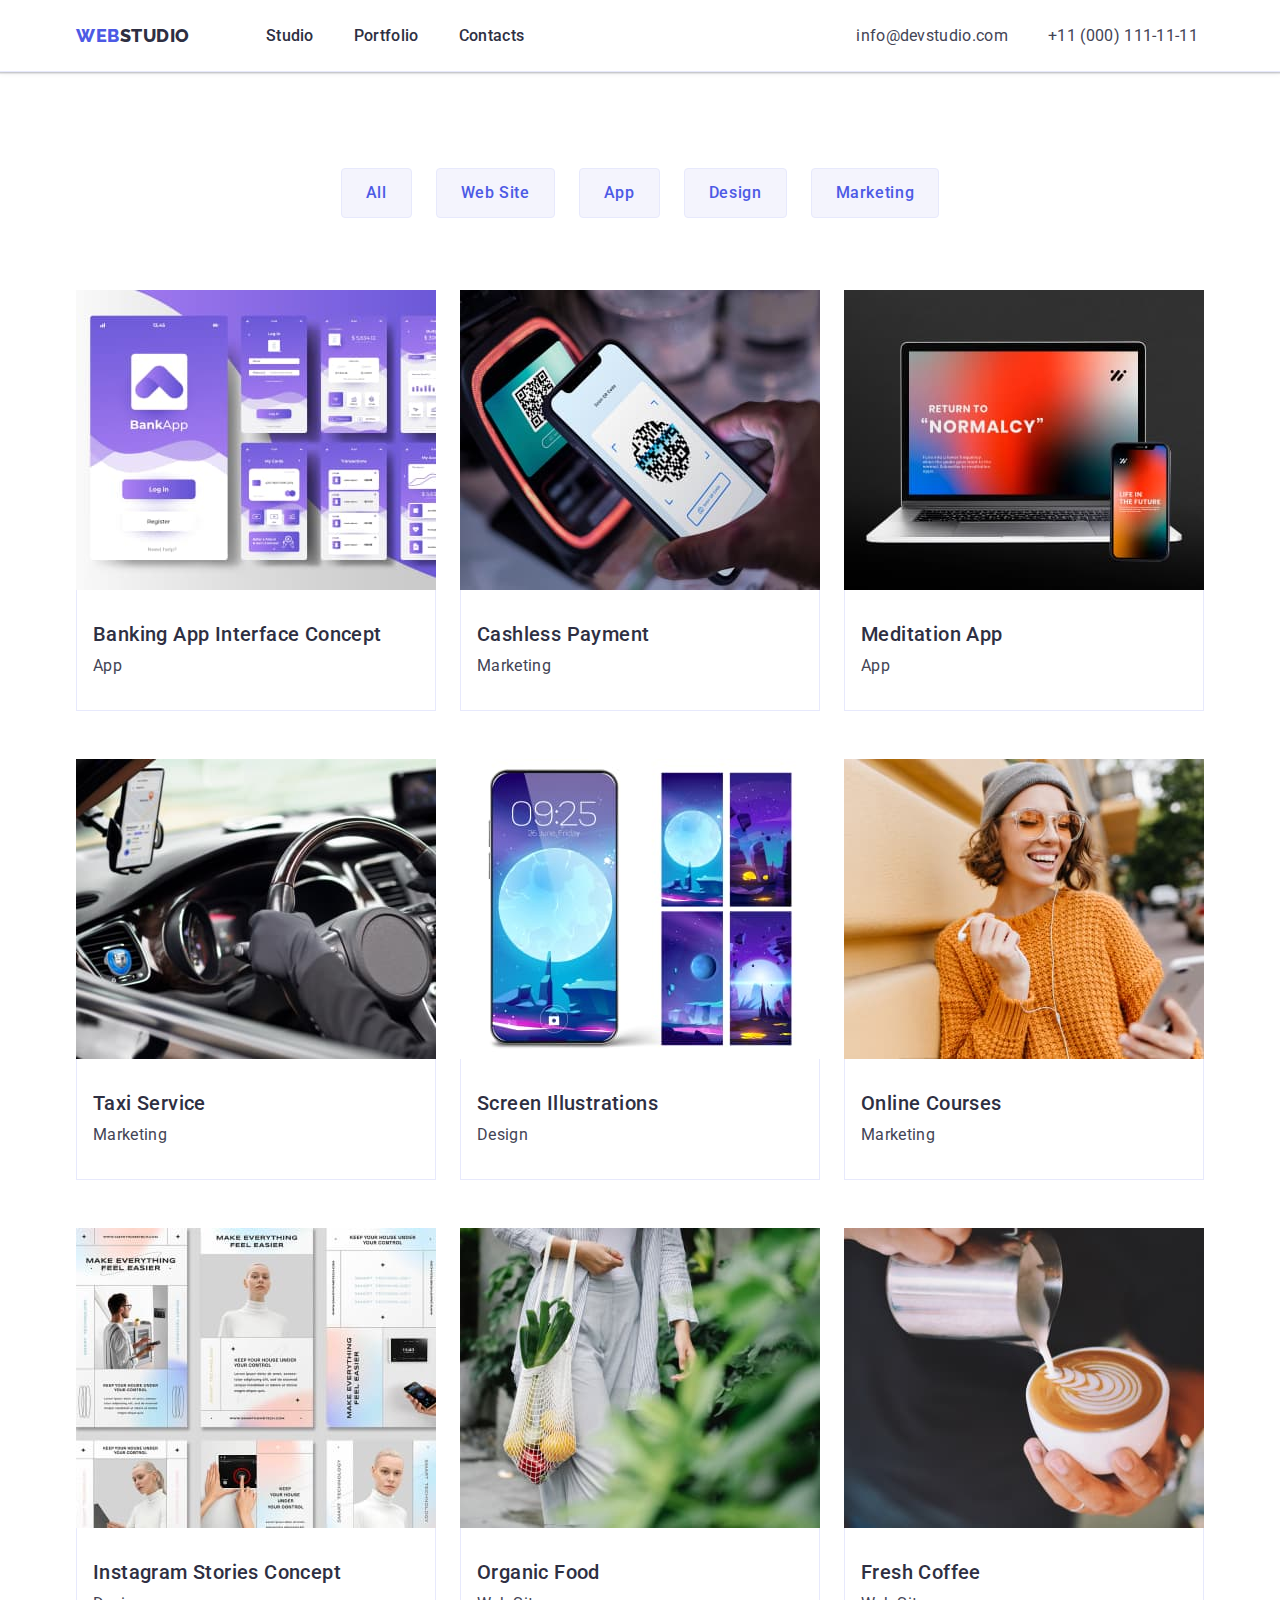
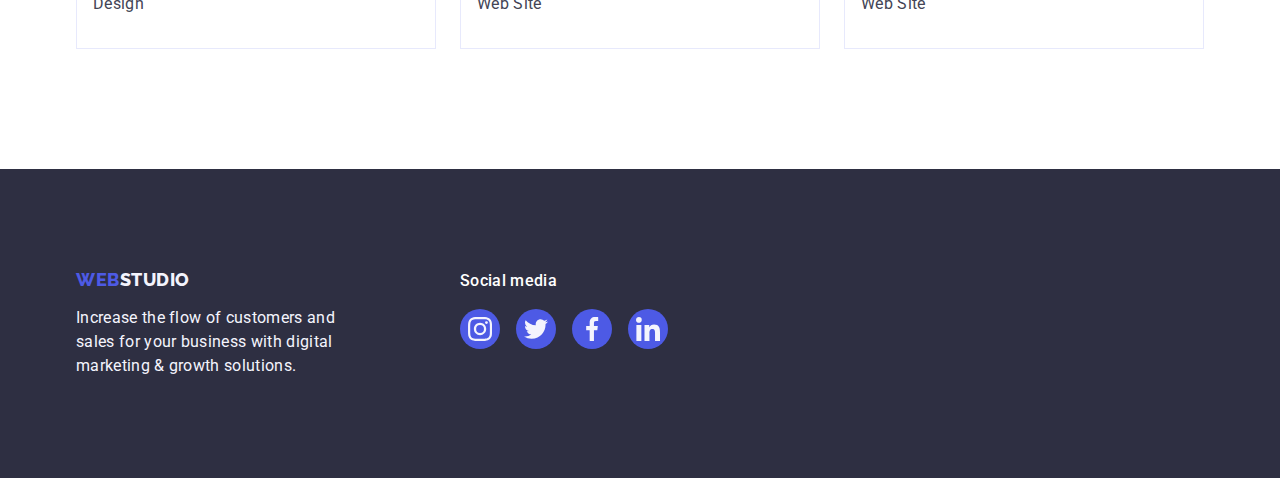
==== portfolio.html @ 3ec35e5c "Initial commit" ====
<!DOCTYPE html>
<html lang="en">
  <head>
    <meta charset="UTF-8" />
    <meta http-equiv="X-UA-Compatible" content="IE=edge" />
    <meta name="viewport" content="width=device-width, initial-scale=1.0" />
    <title>Document</title>
    <link rel="preconnect" href="https://fonts.googleapis.com" />
    <link rel="preconnect" href="https://fonts.gstatic.com" crossorigin />
    <link
      href="https://fonts.googleapis.com/css2?family=Raleway:wght@800&family=Roboto:wght@400;500;700&display=swap"
      rel="stylesheet"
    />
    <!-- <link rel="stylesheet" href="./css/modern-normalize.css" /> -->
    <link
      rel="stylesheet"
      href="https://cdnjs.cloudflare.com/ajax/libs/modern-normalize/1.0.0/modern-normalize.min.css"
    />
    <link rel="stylesheet" href="./css/styles.css" />
  </head>
  <body>
    <!--!!!!!!!!!!!!!!!!!!!!!!!!!!!!!!!! heder !!!!!!!!!!!!!!!!!!!!!!!!!!!!!!!!!!!!!-->
    <header class="header">
      <!-- <div class="nav-div"> -->
      <!-- <nav > -->
      <div class="header-div container">
        <nav class="nav-header">
          <!-- logo -->
          <a href="./index.html" class="link header-logo">
            Web<span class="logo-right">Studio</span></a
          >
          <!-- list -->
          <!-- <div class="header-nav-div"> -->
          <ul class="list-nav list">
            <!-- <ul >  -->
            <li class="item-nav">
              <a href="./index.html" class="link-header link">Studio</a>
            </li>
            <li class="item-nav">
              <a href="./portfolio.html" class="link-header link">Portfolio</a>
            </li>
            <li class="item-nav">
              <a href="" class="link-header link">Contacts</a>
            </li>
          </ul>
          <!-- </div> -->
        </nav>
        <address class="address">
          <ul class="address-list list">
            <li class="address-item">
              <a href="mailto:info@devstudio.com" class="link-addr link"
                >info@devstudio.com</a
              >
            </li>
            <li class="address-item">
              <a href="tel:+110001111111" class="link-addr link"
                >+11 (000) 111-11-11</a
              >
            </li>
          </ul>
        </address>
      </div>
      <!-- </div> -->
    </header>

    <main>
      <!--!!!!!!!!!!!!!!!!!!!!!!!!!!!!!!!!!!!section works !!!!!!!!!!!!!!!!!!!!!!!!!!!!!!!!!!!!!!!-->
      <section class="works">
        <div class="div-works container">
          <!-- <h1 class="visually-hidden">List of work</h1> -->
          <h1 hidden class="visually-hidden">List of work</h1>
          <!-- <h2 class="visually-hidden">Type of Works and filter</h2> -->
          <ul class="list-btnfiltr list">
            <li class="btn-item">
              <button type="button" class="btn">All</button>
            </li>
            <li class="btn-item">
              <button type="button" class="btn">Web Site</button>
            </li>
            <li class="btn-item">
              <button type="button" class="btn">App</button>
            </li>
            <li class="btn-item">
              <button type="button" class="btn">Design</button>
            </li>
            <li class="btn-item">
              <button type="button" class="btn">Marketing</button>
            </li>
          </ul>


          
          <ul class="list-works list">
            <li class="works-item">
              <a href="" class="link-works link">
                <img
                  src="./images/section5/Banking.jpg"
                  alt="Banking App Interface Concept"
                  class="img-works"
                />
                <div class="works-text">
                  <h2 class="header-two-portfolio">
                    Banking App Interface Concept
                  </h2>
                  <p class="kidworks-paragr">App</p>
                </div>
              </a>
            </li>
            <li class="works-item">
              <a href="" class="link-works link">
                <img
                  src="./images/section5/Cashless.jpg"
                  alt="Cashless Payment"
                  class="img-works"
                />
                <div class="works-text">
                  <h2 class="header-two-portfolio">Cashless Payment</h2>
                  <p class="kidworks-paragr">Marketing</p>
                </div>
              </a>
            </li>
            <li class="works-item">
              <a href="" class="link-works link">
                <img
                  src="./images/section5/Meditation.jpg"
                  alt="Meditation App"
                  class="img-works"
                />
                <div class="works-text">
                  <h2 class="header-two-portfolio">Meditation App</h2>
                  <p class="kidworks-paragr">App</p>
                </div>
              </a>
            </li>
            <li class="works-item">
              <a href="" class="link-works link">
                <img
                  src="./images/section5/Taxi.jpg"
                  alt="Taxi Service "
                  class="img-works"
                />
                <div class="works-text">
                  <h2 class="header-two-portfolio">Taxi Service</h2>
                  <p class="kidworks-paragr">Marketing</p>
                </div>
              </a>
            </li>
            <li class="works-item">
              <a href="" class="link-works link">
                <img
                  src="./images/section5/ScreenIllustr.jpg"
                  alt="Screen Illustrations"
                  class="img-works"
                />
                <div class="works-text">
                  <h2 class="header-two-portfolio">Screen Illustrations</h2>
                  <p class="kidworks-paragr">Design</p>
                </div>
              </a>
            </li>
            <li class="works-item">
              <a href="" class="link-works link">
                <img
                  src="./images/section5/Courses.jpg"
                  alt="Online Courses"
                  class="img-works"
                />
                <div class="works-text">
                  <h2 class="header-two-portfolio">Online Courses</h2>
                  <p class="kidworks-paragr">Marketing</p>
                </div>
              </a>
            </li>
            <li class="works-item">
              <a href="" class="link-works link">
                <img
                  src="./images/section5/StoriesConcept.jpg"
                  alt="Instagram Stories Concept"
                  class="img-works"
                />
                <div class="works-text">
                  <h2 class="header-two-portfolio">
                    Instagram Stories Concept
                  </h2>
                  <p class="kidworks-paragr">Design</p>
                </div>
              </a>
            </li>
            <li class="works-item">
              <a href="" class="link-works link">
                <img
                  src="./images/section5/FoodOrganic.jpg"
                  alt="Organic Food"
                  class="img-works"
                />
                <div class="works-text">
                  <h2 class="header-two-portfolio">Organic Food</h2>
                  <p class="kidworks-paragr">Web Site</p>
                </div>
              </a>
            </li>
            <li class="works-item">
              <a href="" class="link-works link">
                <img
                  src="./images/section5/Cofee.jpg"
                  alt="Fresh Coffee"
                  class="img-works"
                />
                <div class="works-text">
                  <h2 class="header-two-portfolio">Fresh Coffee</h2>
                  <p class="kidworks-paragr">Web Site</p>
                </div>
              </a>
            </li>
          </ul>
        </div>
      </section>
    </main>
     <!--!!!!!!!!!!!!!!!!!!!!!!!!!!!!!!!!!!! footer !!!!!!!!!!!!!!!!!!!!!!!!!!!!!!!!!!!!!!!!!!!!!!!!-->
     <footer class="footer">
      <div class="footer-div container">
        <div class="footerleft-div">
          <a href="./index.html" class="link footer-logo">
            Web<span class="logo-right-footer">Studio</span></a
          >
          <p class="footer-paragraph">
            Increase the flow of customers and sales for your business with
            digital marketing & growth solutions.
          </p>
        </div>
        <div class="footerright-div">
          <p class="footer-social-paragraph">Social media</p>

          <!-- !!!!!!!!!!!-ПОЧАТОК контактів  соц мережах для футера !!!!!!!!!!!!!!!!! -->
              <ul class="footer-socialnet-list list">
              <li class="socialnet-item">
                <a
                      href="https://www.instagram.com/"
                      class="social-link"
                      target="_blank"
                      rel="noopener noreferrer"
                    >
                  <svg class="socialnet-svg" width="24" height="24">
                    <use
                      class="socialnet-icon"
                      href="./images/icons.svg#instagram"
                    ></use>
                  </svg>
                </a>
              </li>
              <li class="socialnet-item">
                <a
                href="https://www.twitter.com/"
                class="social-link"
                target="_blank"
                rel="noopener noreferrer"
              >
                  <svg class="socialnet-svg"  width="24" height="24">
                    <use
                      class="socialnet-icon"
                      href="./images/icons.svg#twitter"
                    ></use>
                  </svg>
                </a>
              </li>
              <li class="socialnet-item">
                <a
                      href="https://www.facebook.com/"
                      class="social-link"
                      target="_blank"
                      rel="noopener noreferrer"
                    >
                  <svg class="socialnet-svg"  width="24" height="24">
                    <use
                      class="socialnet-icon"
                      href="./images/icons.svg#facebook"
                    ></use>
                  </svg>
                </a>
              </li>
              <li class="socialnet-item">
                <a
                      href="https://www.linkedin.com/"
                      class="social-link"
                      target="_blank"
                      rel="noopener noreferrer"
                    >
                  <svg class="socialnet-svg"  width="24" height="24">
                    <use
                      class="socialnet-icon"
                      href="./images/icons.svg#linkedin"
                    ></use>
                  </svg>
                </a>
              </li>
            </ul>
          
          <!-- !!!!!!!!!!! КІНЕЦЬ контактів в   соц мережах для футера!!!!!!!!!!!!!!!!! -->
        </div>
      </div>
    </footer>
  </body>
</html>
---- css/styles.css ----
:root {
  --background-color: #ffffff;
  --body-color: #434455;
  --logocolor-left: #4d5ae5;
  --logocolor-right: #2e2f42;
  --header-color: #2e2f42;
  --text-color-active-link: #4d5ae5;
  --color-btn-hero-active: #404bbf;
  --color-btn-hero: #ffffff;
  --background-color-btn-hero: #4d5ae5;
  --background-color-btn-hero-active: #404bbf;
  --background-color-ourteam: #f4f4fd;
  --logocolor-right-footer: #f4f4fd;
  --footer-paragraf-color: #f4f4fd;
  --background-color-hero: #2e2f42;
  --color-herotitle: #ffffff;
  --heder-portfolio-color: #2e2f42;
  --color-btn-primari: #f4f4fd;
  --background-btn-primary: #4d5ae5;
  --color-btn-secondary: #ffffff;
  --background-btn-secondary: #4d5ae5;
  --color-border-hader: #e7e9fc;
  --fill-social-icon: #f4f4fd;
  --background-color-social: #4d5ae5;
  --color-social-icon: #f4f4fd;
  --background-color-social-activ: #404bbf;
  --background-color-social-footer-activ: #31d0aa;
  --background-color-customers: #8e8f99;
  --background-color-customers-activ: #404bbf;
}

*,
*::after,
*::before {
  box-sizing: border-box;
}

h1,
h2,
h3,
h4,
h5,
h6,
p {
  margin: 0;
}
button {
  cursor: pointer;
}

img {
  display: block;
}

/* body - color text paragraf */
body {
  background-color: var(--background-color); /*#ffffff;*/
  color: var(--body-color); /*#434455;*/

  font-family: 'Roboto', sans-serif;
  font-style: normal;
  font-weight: 400;
  font-size: 16px;
  line-height: 1.5; /* or 150% */
  letter-spacing: 0.02em;
  margin: 0;
}
.container {
  max-width: 1158px;
  min-width: 1128px;
  padding: 0 15px 0 15px;
  margin: 0 auto;
}
.visually-hidden {
  /*cкриваємо правильно заголовки*/
  position: absolute;
  width: 1px;
  height: 1px;
  margin: -1px;
  border: 0;
  padding: 0;
  white-space: nowrap;
  clip-path: inset(100%);
  clip: rect(0 0 0 0);
  overflow: hidden;
}
.link {
  color: var(--body-color); /*#434455; */
  /* убираємо підкреслення з ссилок */
  text-decoration: none;
}

.list {
  /* крапки списків */
  list-style: none;
  padding: 0;
  margin: 0;
}
/* -----------------------------------------------heder -----------------------------------------------------*/
.header {
  /* background-color: tomato;  */
  height: 72px;
  border-bottom: 1px solid var(--color-border-hader);
  box-shadow: 0px 2px 1px rgba(46, 47, 66, 0.08),
    0px 1px 1px rgba(46, 47, 66, 0.16), 0px 1px 6px rgba(46, 47, 66, 0.08);
}
.header-div {
  display: flex;
}
.header-div.container {
  /* background-color: rgb(203, 212, 209);   */
}
.header-logo {
  display: block;
  margin-right: 76px;

  color: var(--logocolor-left); /* #4d5ae5;*/
  font-family: 'Raleway', sans-serif;
  font-weight: 800;
  font-size: 18px;
  line-height: 1.17;
  letter-spacing: 0.03em;
  text-transform: uppercase;
}
.header-logo:hover {
}

.list-nav {
  display: flex;
  padding: 0;
}

.list-nav .item {
}
.item-nav:not(:last-child) {
  margin-right: 40px;
}

.logo-right {
  color: var(--logocolor-right); /*#2e2f42*/
}

.nav-header {
  display: flex;
  align-items: center;
  margin-right: 332px;
}
nav {
  margin-top: 0;
  margin-bottom: 0;
}
.header.nav-div {
  margin-top: 0;
  margin-bottom: 0;
}

.item-nav {
}
.link-header {
  padding-top: 24px;
  padding-bottom: 24px;
}
.link-header.link {
  display: block;

  color: var(--header-color);
}
.link-header {
  display: block;
  text-decoration: none;
  font-weight: 500;
  font-size: 16px;
  line-height: 1.5; /* or 150% */
  letter-spacing: 0.02em;
}
.link-header:hover,
.link-header:focus {
  color: var(--color-btn-hero-active);
}

.link.header-activ {
  color: var(--text-color-active-link);
  font-weight: bolder;
}
/* адреса та номер телефону */
.address {
  display: flex;
  align-items: center;
  font-style: normal;
}
.address-list {
  display: flex;
  padding: 0;
}
.address-list .address-item:not(:last-child) {
  margin-right: 40px;
}

.link-addr {
  display: block;
  color: var(--body-color);
}
.link-addr:hover,
.link-addr:focus {
  color: var(--color-btn-hero-active);
}

/* -----------------------main (hero) -----------------------------------------------------*/
.hero {
  background-color: var(--background-color-hero);

  /* min-width: 1440px; */
  max-width: 1440px;
  height: 600px;
  padding-top: 188px;
  padding-bottom: 188px;

  margin: 0 auto;
  background-image: linear-gradient(
      
      rgba(46, 47, 66, 0.7),
      rgba(46, 47, 66, 0.7)
    ),
    url('../images/background_hero.jpg');
  background-repeat: no-repeat;
  background-position: center;
  background-size: cover;
  /* background-size: contain; */
  box-shadow: 0px 4px 4px rgba(0, 0, 0, 0.25);
}
.overlay {
  /* max-width: 1440px; */

  margin: 0 auto;
  background-image: linear-gradient(
      to right,
      rgba(46, 47, 66, 0.7),
      rgba(46, 47, 66, 0.7)
    ),
    url('../images/background_hero.jpg');
  background-repeat: no-repeat;
  background-position: center;
  background-size: cover;
  /* background-size: contain; */
  box-shadow: 0px 4px 4px rgba(0, 0, 0, 0.25);
}
.div-hero {
}
.hero-title {
  max-width: 496px;
  margin-left: auto;
  margin-right: auto;
  margin-bottom: 48px;
  color: var(--color-herotitle); /*#ffffff; */
  font-weight: 700;
  font-size: 56px;
  line-height: 1.07;
  text-align: center;
  letter-spacing: 0.02em;
  /* outline: 1px solid red; */
}
.btn-hero {
  box-sizing: border-box;
  display: block;
  margin-left: auto;
  margin-right: auto;
  height: 56px;
  min-width: 169px;
  border: none;
  box-shadow: 0px 4px 4px rgba(0, 0, 0, 0.15);
  border-radius: 4px;

  background-color: var(--background-color-btn-hero); /*#4D5AE5*/
  color: var(--color-btn-hero); /*#FFFFFF*/
  font-family: 'Roboto', sans-serif;
  font-style: normal;
  font-weight: 500;
  font-size: 16px;
  line-height: 1.5;
  letter-spacing: 0.04em;
  cursor: pointer;
}
.btn-hero:hover,
.btn-hero:focus {
  background-color: var(--background-color-btn-hero-active);
}
/* --------------------------section2 Features---------------------------------- */
.about {
  padding: 120px 0;
}
.div-about {
}

.header-two {
  color: var(--header-color);
  font-weight: 700;
  font-size: 36px;
  line-height: 1.11;
  text-align: center;
  letter-spacing: 0.02em;
  text-transform: capitalize;
}
.header-three {
  height: 24px;
  margin-bottom: 8px;
  color: var(--header-color);
  font-weight: 500;
  font-size: 20px;
  line-height: 1.2;
  letter-spacing: 0.02em;
}
.list-about {
  display: flex;
}
.about-item {
  width: 264px;
}
.about_item-icon-div {
  display: flex;
  justify-content: center;
  align-items: center;
  background-color: var(--logocolor-right-footer);
  border-radius: 4px;
  height: 112px;
  margin-bottom: 8px;
}

.about-svg {
 }

.about-item:not(:last-child) {
  margin-right: 24px;
}

.about-text {
  height: 72px;
}

/*-------------------section3 What are we doing--------------------------*/
.wedoing {
  padding-bottom: 120px;
}
.div-wedoing {
}
.wedoing .header-two {
  margin-bottom: 72px;
}
.list-wedoing {
  display: flex;
}
.wedoing-item:not(:last-child) {
  margin-right: 24px;
}

.wedoing {
  /* margin-bottom: 120px; */
}

/*--------------------section4 You team ----------------------------------------------------------------------------*/
.section-ourteam {
  background-color: var(--background-color-ourteam); /* : #F4F4FD; */

  padding-top: 120px;
  padding-bottom: 120px;
}
.div-ourteam {
}
.div-ourteam .header-two {
  margin-bottom: 72px;
}
.div-ourteam .list-ourteam {
  display: flex;
}

.ourteam-list-item {
  width: 264px;
  /* padding-bottom: 32px; */
  /* height: 380px; */
  background-color: var(--background-color); /* #ffffff; */
  box-shadow: 0px 1px 6px rgba(46, 47, 66, 0.08),
    0px 1px 1px rgba(46, 47, 66, 0.16), 0px 2px 1px rgba(46, 47, 66, 0.08);
  border-radius: 0px 0px 4px 4px;
}
.ourteam-list-item:not(:last-child) {
  margin-right: 24px;
}
.ourteam-name {
  /* width: 232px; */
  /* height: 56px; */
  padding-top: 32px;
  padding-bottom: 32px;
  /* padding-left: 16px;
  padding-right: 16px; */
}

.ourteam-paragraf {
  font-size: 16px;
  text-align: center;
  padding-bottom: 8px;
}
.ourteam-img {
  /* margin-bottom: 32px; */
}

.div-ourteam .header-three {
  height: 24px;
  margin-bottom: 8px;
  text-align: center;
}

.socialnet-icon-div {
  padding-left: 16px;
  padding-right: 16px;
}
.socialnet-list {
  display: flex;
  justify-content: center;
  /* margin: o auto; */
  height: 40px;
  gap: 24px;
  /* space-around; */
  /* justify-content: space-evenly; */
}

.socialnet-item {
  display: inline-flex;
  justify-content: center;
  align-items: center;
  width: 40px;
  height: 40px;
  /* background-color: blue; */
}

.social-link {
  width: 100%;
  height: 100%;
  display: flex;
  justify-content: center;
  align-items: center;
  color: var(--color-social-icon);
  background-color: var(--background-btn-primary);
  border-radius: 50%;
}
.social-link:hover,
.social-link:focus {
  background-color: var(--background-color-social-activ);
}

.footer .social-link:hover,
.footer .social-link:focus {
  background-color: var(--background-color-social-footer-activ);
}
.socialnet-svg {
  /* margin: 0 auto; */
  /* width: 16px;
  height: 16px; */
  /* fill: currentColor; */
  fill: var(--fill-social-icon);
}

.socialnet-icon {
  /* width: 16px;
  height: 16px; */
}

/* -------------------section5  Customers -------------- */

.sectoin-customers {
  padding: 120px 0;
}
.customers-div {
}
.header-customers {
  margin-bottom: 72px;
  line-height: 1.1;
}
.customers-list {
  display: flex;
  gap: 24px;
}
.customers-item {
  width: calc((100% - 120px) / 6);
  height: 88px; 
  /* padding: 16px 32px; */
 }

.customers-link {

  height: 100%;
  width: 100%;
  
  color: var(--background-color-customers);
  
  display: flex;
  justify-content: center;
  align-items: center;
  
 
  border: 1px solid var(--background-color-customers); /*#8e8f99; */
  border-radius: 4px;
}
.customers-link:hover,
.customers-link:focus  {

  border-color: var(--background-color-customers-activ);
  color: var(--background-color-customers-activ);

}
.customers-svg {
  fill: currentColor;
}

.customers-icon {
  width: 54px;
  height: 56px;
}
/*---------------------------- footer -------------------------------------------------------------------------------------*/
.footer {
  background-color: var(--header-color);
  padding-top: 100px;
  padding-bottom: 100px;
}

.footer-div {
  display: flex;
  align-items: baseline;
}
.footerleft-div {
  margin-right: 120px;
}
.footer-logo {
  display: block;
  /* padding-top: 101.5px; */
  /* margin-bottom: 17.5px; */
  color: var(--logocolor-left); /* #4d5ae5;*/
  font-family: 'Raleway', sans-serif;
  font-weight: 800;
  font-size: 18px;
  line-height: 1.17;
  /* display: flex;
  align-items: center; */
  letter-spacing: 0.03em;
  text-transform: uppercase;
}

.footer-logo {
  display: inline-block;
  margin-bottom: 16px;
}

.logo-right-footer {
  color: var(--logocolor-right-footer);
}
.footer-paragraph {
  width: 264px;
  height: 72px;
  font-weight: 400;
  letter-spacing: 0.02em;
  color: var(--footer-paragraf-color); /*#f4f4fd;*/
}
.footer-socialnet-list {
  display: flex;

  gap: 16px;
  /* justify-content: space-around; */
  /* justify-content: space-evenly; */
}
.footer-social-paragraph {
  /* padding-bottom: 16px; */
  margin-bottom: 16px;
  font-family: 'Roboto';
  font-style: normal;
  font-weight: 500;
  font-size: 16px;
  line-height: 1.5;
  letter-spacing: 0.02em;
  color: var(--color-herotitle);
}

/* --!!!!!!!!!!!!!!!!!!!!!!!!!!!-portfolio --!!!!!!!!!!!!!!!!!!!!!--------------*/
/* --------section works --------------- */
.works {
  padding-top: 96px;
  padding-bottom: 120px;
}
.div-works {
}
.list-btnfiltr {
  display: flex;
  /* column-gap: 24px;*/
  gap: 24px;
  justify-content: center;
  /* margin: 72px; */
  margin-bottom: 72px;
}

.btn {
  padding-top: 12px;
  padding-bottom: 12px;
  padding-left: 24px;
  padding-right: 24px;

  border: 1px solid var(--color-border-hader); /*#e7e9fc; */
  border-radius: 4px;

  color: var(--background-btn-primary); /*#4d5ae5  */

  background-color: var(--color-btn-primari); /* #F4F4FD */

  font-family: inherit;
  font-weight: 500;
  font-size: 16px;
  line-height: 1.5;
  /* align-items: center; */
  letter-spacing: 0.04em;
}
.btn:hover,
.btn:focus {
  border: 1px solid transparent;
  /*color: var(--color-btn-primari);  #F4F4FD  */
  color: var(--color-btn-hero); /* #FFFFFF  */
  background-color: var(--background-color-btn-hero-active); /* 404BBF */
  cursor: pointer;
  box-shadow: 0px 3px 1px rgba(0, 0, 0, 0.1), 0px 2px 1px rgba(0, 0, 0, 0.08),
    0px 2px 2px rgba(0, 0, 0, 0.12);
}
.list-works {
  display: flex;
  flex-wrap: wrap;
  column-gap: 24px;
  row-gap: 48px; /* не зрозуміло для чого цей оператор*/
}
.link-works {
  display: block;
}

.works-item {
  flex-basis: calc((100% - 2 * 24px) / 3);
}
.works-item:hover,
.works-item:focus {
  
}
.link-works:hover,
.link-works:focus {
  box-shadow: 0px 1px 6px rgba(46, 47, 66, 0.08),
    0px 1px 1px rgba(46, 47, 66, 0.16), 0px 2px 1px rgba(46, 47, 66, 0.08);
}
.header-two-portfolio {
  margin-bottom: 8px;
  font-weight: 500; /**/
  font-size: 20px; /**/
  line-height: 1.2; /**/
  /* identical to box height, or 120% */
  letter-spacing: 0.02em; /**/
  color: var(--heder-portfolio-color); /*#2e2f42; */
}
.img-works {
  /* margin-bottom: 32px; */
}
.works-text {
  /* margin-bottom: 32px; */
  padding: 32px 16px;
  border: 1px solid var(--color-border-hader); /* #e7e9fc;*/
  border-top: none;
}

.kidworks-paragr {
  font-family: 'Roboto', sans-serif;
  font-style: normal;
  font-weight: 400;
  font-size: 16px;
  line-height: 24px;
  letter-spacing: 0.02em;
  color: var(--body-color); /* #434455; */
}
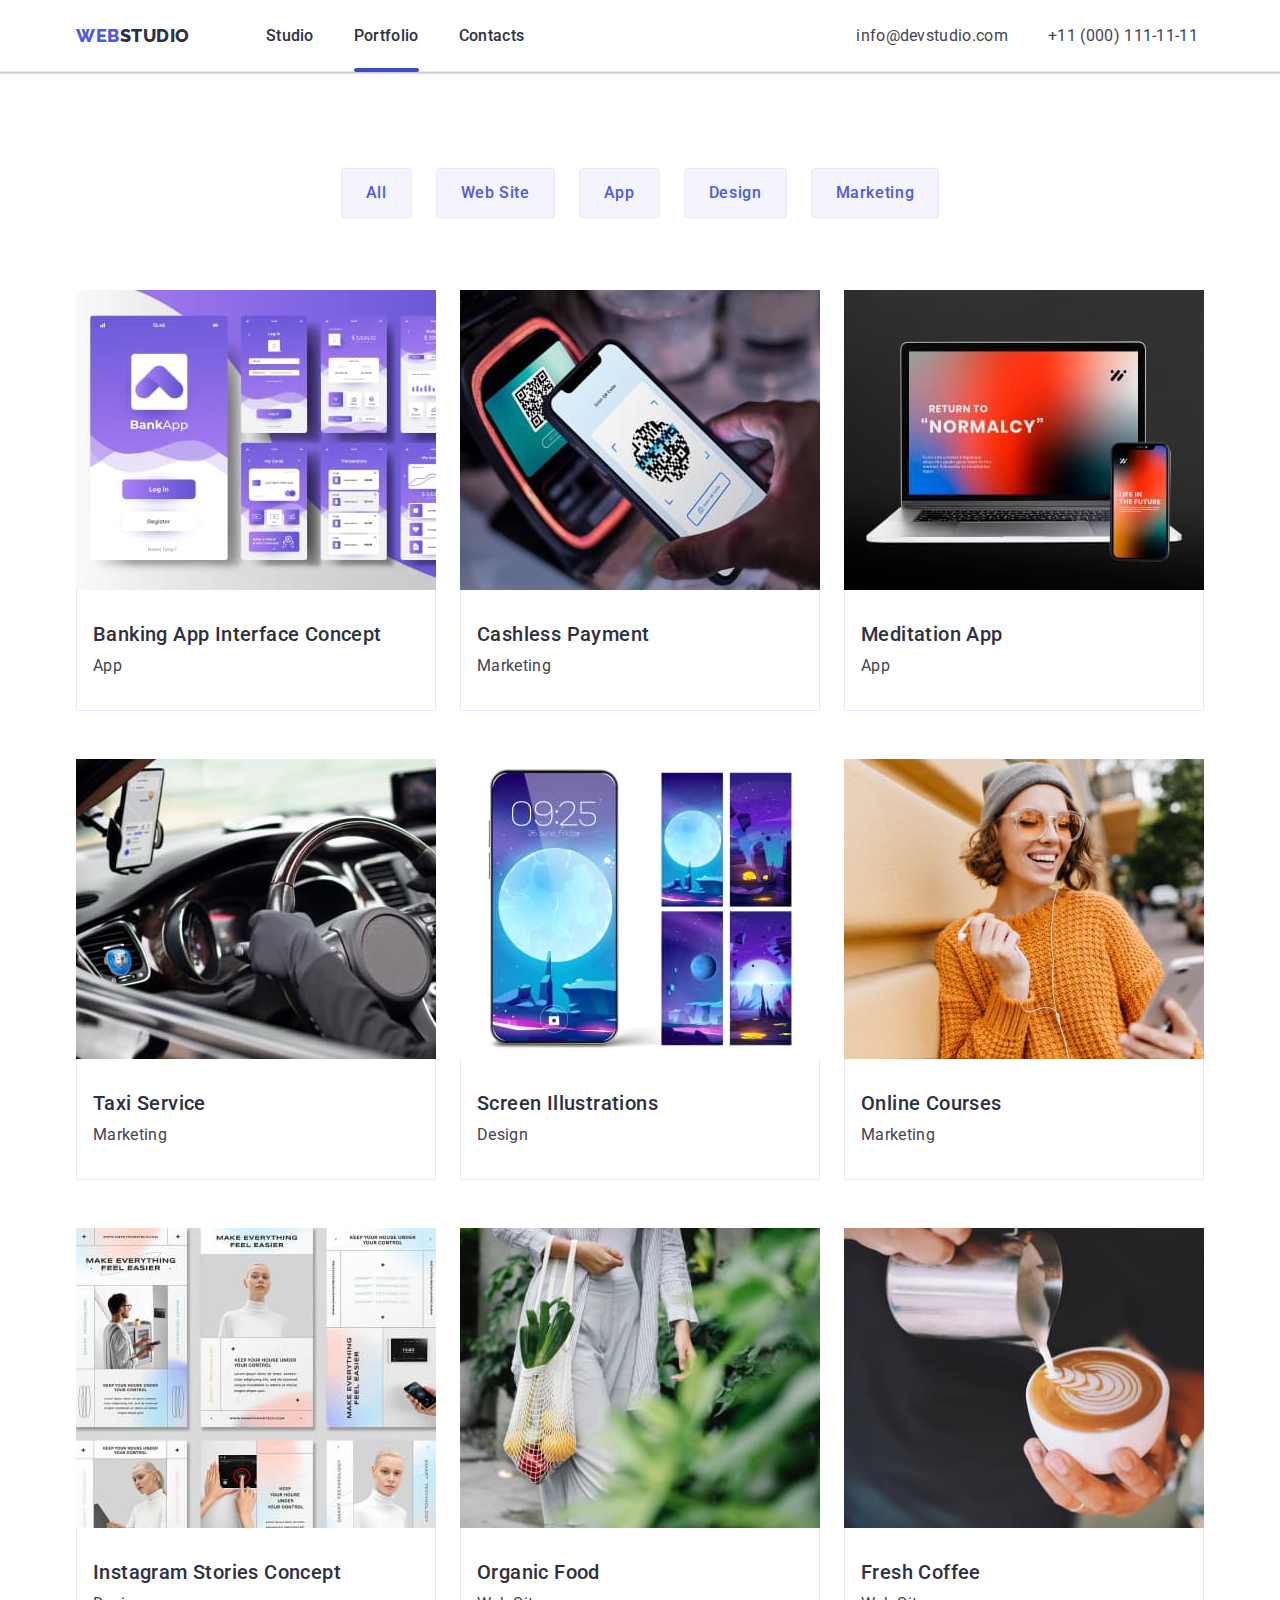
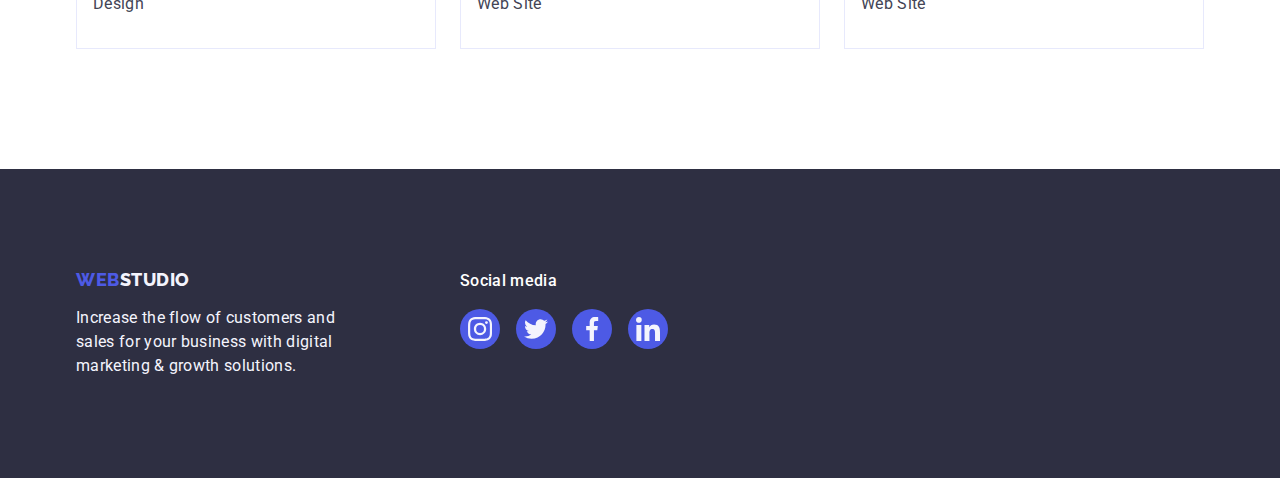
==== commit e15a935f: "Modal Window end underline" ====
--- a/portfolio.html
+++ b/portfolio.html
@@ -37,7 +37,9 @@
               <a href="./index.html" class="link-header link">Studio</a>
             </li>
             <li class="item-nav">
-              <a href="./portfolio.html" class="link-header link">Portfolio</a>
+              <a href="./portfolio.html" class="link-header link header-activ"
+                >Portfolio</a
+              >
             </li>
             <li class="item-nav">
               <a href="" class="link-header link">Contacts</a>
@@ -88,8 +90,6 @@
             </li>
           </ul>
 
-
-          
           <ul class="list-works list">
             <li class="works-item">
               <a href="" class="link-works link">
@@ -216,8 +216,8 @@
         </div>
       </section>
     </main>
-     <!--!!!!!!!!!!!!!!!!!!!!!!!!!!!!!!!!!!! footer !!!!!!!!!!!!!!!!!!!!!!!!!!!!!!!!!!!!!!!!!!!!!!!!-->
-     <footer class="footer">
+    <!--!!!!!!!!!!!!!!!!!!!!!!!!!!!!!!!!!!! footer !!!!!!!!!!!!!!!!!!!!!!!!!!!!!!!!!!!!!!!!!!!!!!!!-->
+    <footer class="footer">
       <div class="footer-div container">
         <div class="footerleft-div">
           <a href="./index.html" class="link footer-logo">
@@ -232,69 +232,69 @@
           <p class="footer-social-paragraph">Social media</p>
 
           <!-- !!!!!!!!!!!-ПОЧАТОК контактів  соц мережах для футера !!!!!!!!!!!!!!!!! -->
-              <ul class="footer-socialnet-list list">
-              <li class="socialnet-item">
-                <a
-                      href="https://www.instagram.com/"
-                      class="social-link"
-                      target="_blank"
-                      rel="noopener noreferrer"
-                    >
-                  <svg class="socialnet-svg" width="24" height="24">
-                    <use
-                      class="socialnet-icon"
-                      href="./images/icons.svg#instagram"
-                    ></use>
-                  </svg>
-                </a>
-              </li>
-              <li class="socialnet-item">
-                <a
+          <ul class="footer-socialnet-list list">
+            <li class="socialnet-item">
+              <a
+                href="https://www.instagram.com/"
+                class="social-link"
+                target="_blank"
+                rel="noopener noreferrer"
+              >
+                <svg class="socialnet-svg" width="24" height="24">
+                  <use
+                    class="socialnet-icon"
+                    href="./images/icons.svg#instagram"
+                  ></use>
+                </svg>
+              </a>
+            </li>
+            <li class="socialnet-item">
+              <a
                 href="https://www.twitter.com/"
                 class="social-link"
                 target="_blank"
                 rel="noopener noreferrer"
               >
-                  <svg class="socialnet-svg"  width="24" height="24">
-                    <use
-                      class="socialnet-icon"
-                      href="./images/icons.svg#twitter"
-                    ></use>
-                  </svg>
-                </a>
-              </li>
-              <li class="socialnet-item">
-                <a
-                      href="https://www.facebook.com/"
-                      class="social-link"
-                      target="_blank"
-                      rel="noopener noreferrer"
-                    >
-                  <svg class="socialnet-svg"  width="24" height="24">
-                    <use
-                      class="socialnet-icon"
-                      href="./images/icons.svg#facebook"
-                    ></use>
-                  </svg>
-                </a>
-              </li>
-              <li class="socialnet-item">
-                <a
-                      href="https://www.linkedin.com/"
-                      class="social-link"
-                      target="_blank"
-                      rel="noopener noreferrer"
-                    >
-                  <svg class="socialnet-svg"  width="24" height="24">
-                    <use
-                      class="socialnet-icon"
-                      href="./images/icons.svg#linkedin"
-                    ></use>
-                  </svg>
-                </a>
-              </li>
-            </ul>
-          
+                <svg class="socialnet-svg" width="24" height="24">
+                  <use
+                    class="socialnet-icon"
+                    href="./images/icons.svg#twitter"
+                  ></use>
+                </svg>
+              </a>
+            </li>
+            <li class="socialnet-item">
+              <a
+                href="https://www.facebook.com/"
+                class="social-link"
+                target="_blank"
+                rel="noopener noreferrer"
+              >
+                <svg class="socialnet-svg" width="24" height="24">
+                  <use
+                    class="socialnet-icon"
+                    href="./images/icons.svg#facebook"
+                  ></use>
+                </svg>
+              </a>
+            </li>
+            <li class="socialnet-item">
+              <a
+                href="https://www.linkedin.com/"
+                class="social-link"
+                target="_blank"
+                rel="noopener noreferrer"
+              >
+                <svg class="socialnet-svg" width="24" height="24">
+                  <use
+                    class="socialnet-icon"
+                    href="./images/icons.svg#linkedin"
+                  ></use>
+                </svg>
+              </a>
+            </li>
+          </ul>
+
           <!-- !!!!!!!!!!! КІНЕЦЬ контактів в   соц мережах для футера!!!!!!!!!!!!!!!!! -->
         </div>
       </div>
--- a/css/styles.css
+++ b/css/styles.css
@@ -27,6 +27,7 @@
   --background-color-social-footer-activ: #31d0aa;
   --background-color-customers: #8e8f99;
   --background-color-customers-activ: #404bbf;
+  --background-color-btn-close: #e7e9fc;
 }
 
 *,
@@ -160,12 +161,14 @@
   padding-top: 24px;
   padding-bottom: 24px;
 }
+
 .link-header.link {
   display: block;
 
   color: var(--header-color);
 }
 .link-header {
+  position: relative;
   display: block;
   text-decoration: none;
   font-weight: 500;
@@ -173,14 +176,23 @@
   line-height: 1.5; /* or 150% */
   letter-spacing: 0.02em;
 }
+.link-header::after {
+  content: '';
+  position: absolute;
+  bottom: 0;
+
+  display: block;
+  width: 100%;
+  height: 4px;
+  border-radius: 2px;
+}
 .link-header:hover,
 .link-header:focus {
   color: var(--color-btn-hero-active);
 }
 
-.link.header-activ {
-  color: var(--text-color-active-link);
-  font-weight: bolder;
+.header-activ::after {
+  background-color: var(--background-color-social-activ);
 }
 /* адреса та номер телефону */
 .address {
@@ -217,7 +229,6 @@
 
   margin: 0 auto;
   background-image: linear-gradient(
-      
       rgba(46, 47, 66, 0.7),
       rgba(46, 47, 66, 0.7)
     ),
@@ -326,7 +337,7 @@
 }
 
 .about-svg {
- }
+}
 
 .about-item:not(:last-child) {
   margin-right: 24px;
@@ -480,31 +491,27 @@
 }
 .customers-item {
   width: calc((100% - 120px) / 6);
-  height: 88px; 
+  height: 88px;
   /* padding: 16px 32px; */
- }
+}
 
 .customers-link {
-
   height: 100%;
   width: 100%;
-  
+
   color: var(--background-color-customers);
-  
+
   display: flex;
   justify-content: center;
   align-items: center;
-  
- 
+
   border: 1px solid var(--background-color-customers); /*#8e8f99; */
   border-radius: 4px;
 }
 .customers-link:hover,
-.customers-link:focus  {
-
+.customers-link:focus {
   border-color: var(--background-color-customers-activ);
   color: var(--background-color-customers-activ);
-
 }
 .customers-svg {
   fill: currentColor;
@@ -639,7 +646,6 @@
 }
 .works-item:hover,
 .works-item:focus {
-  
 }
 .link-works:hover,
 .link-works:focus {
@@ -674,3 +680,41 @@
   letter-spacing: 0.02em;
   color: var(--body-color); /* #434455; */
 }
+/* !!!!! modal window !!! */
+
+.backdrop {
+  display: none;
+  position: fixed;
+  top: 0;
+  left: 0;
+  width: 100%;
+  height: 100%;
+  background-color: rgba(221, 214, 214, 0.5);
+  backdrop-filter: blur(2px);
+}
+.modal {
+  position: absolute;
+  top: calc(50% - 250px);
+  left: calc(50% - 225px);
+  width: 450px;
+  height: 500px;
+  background-color: var(--color-btn-secondary);
+}
+.close-modwin-btn {
+  position: absolute;
+  width: 24px;
+  height: 24px;
+
+  display: flex;
+  justify-content: center;
+  align-items: center;
+  padding: 0;
+
+  top: 0;
+  right: 0;
+  border-radius: 50%;
+  border: none;
+  border-color: var(--background-color-btn-close);
+}
+.close-modwin-icon {
+}
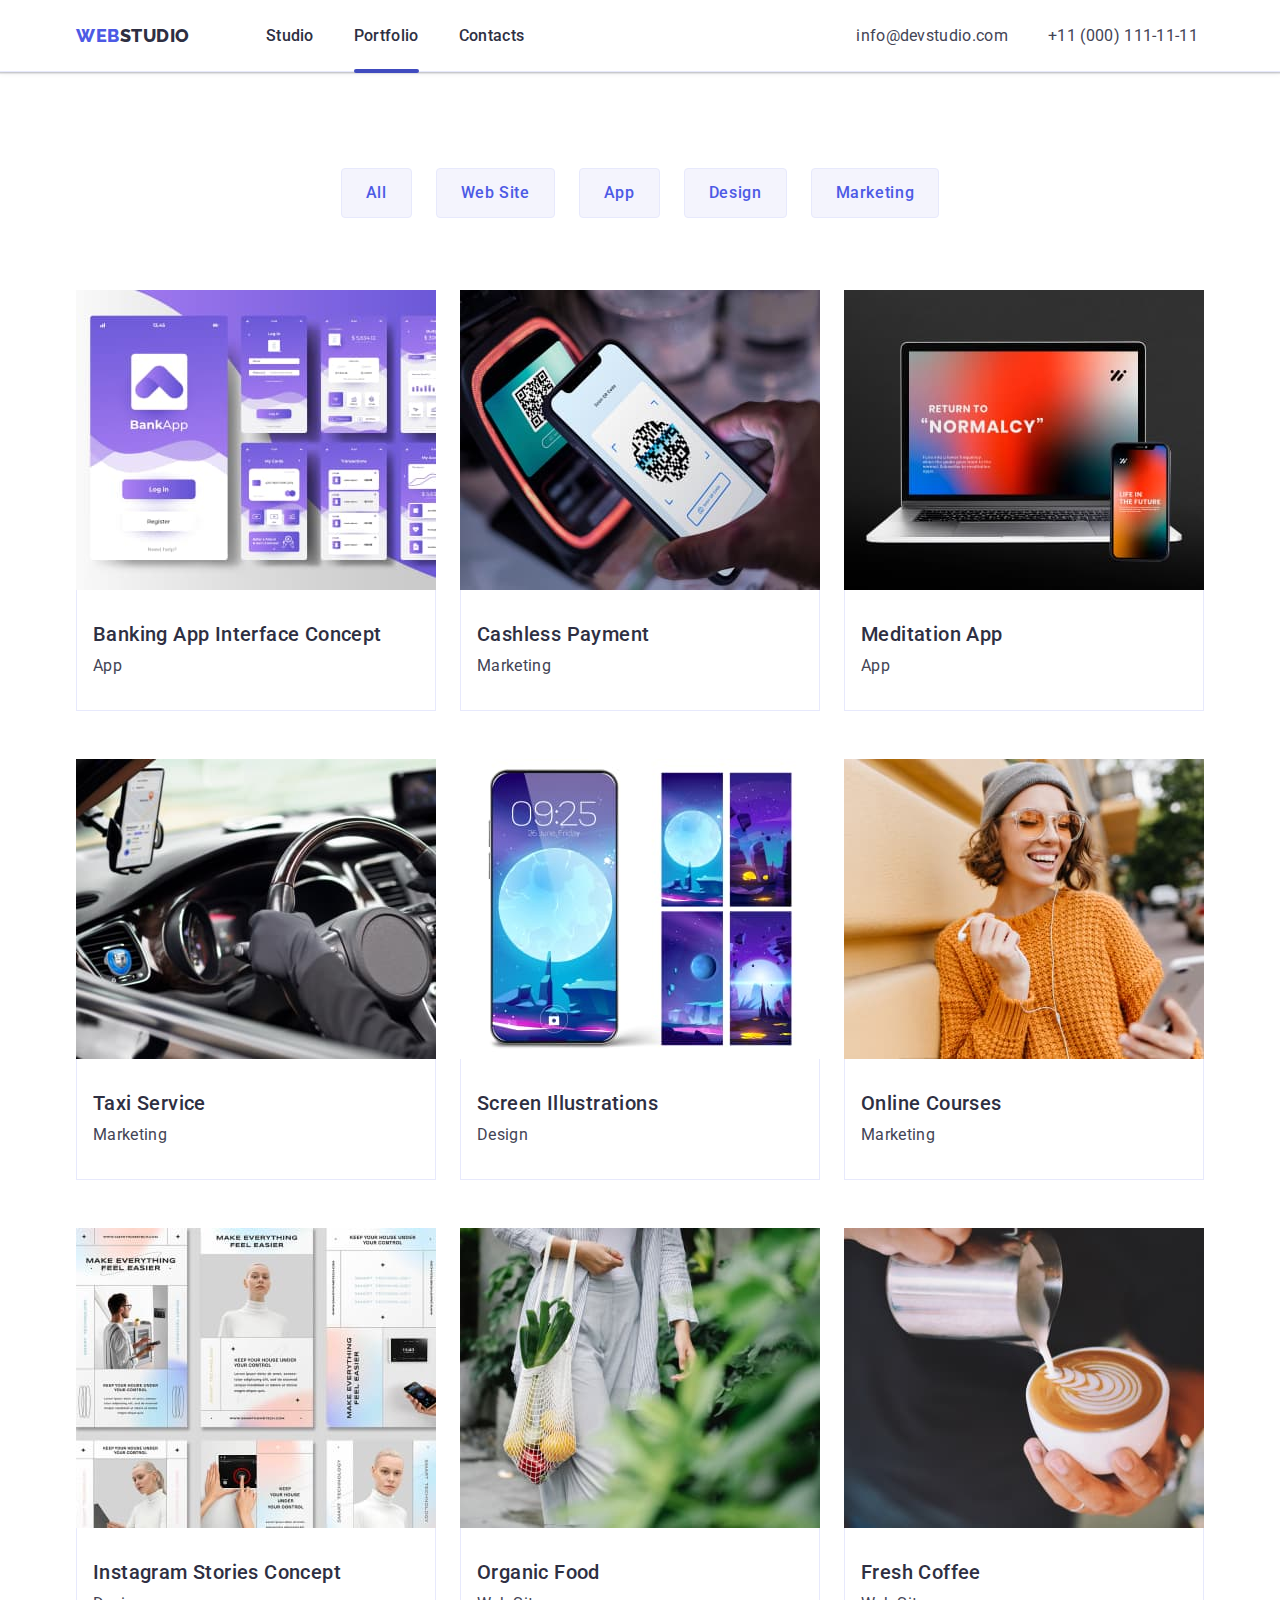
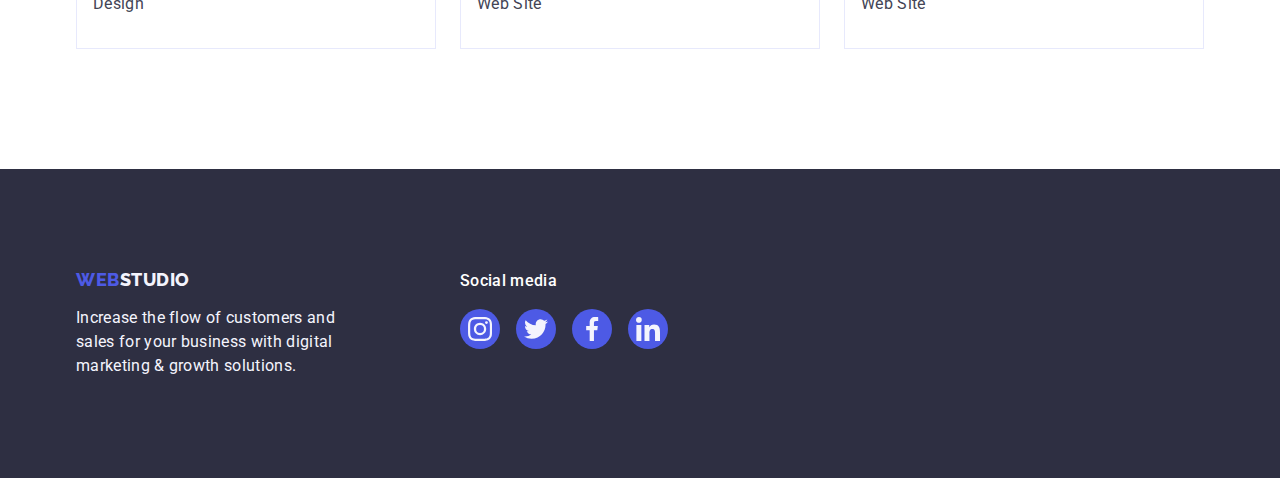
==== commit 5efa8d1b: "animations portfolio" ====
--- a/portfolio.html
+++ b/portfolio.html
@@ -93,11 +93,22 @@
           <ul class="list-works list">
             <li class="works-item">
               <a href="" class="link-works link">
-                <img
-                  src="./images/section5/Banking.jpg"
-                  alt="Banking App Interface Concept"
-                  class="img-works"
-                />
+                <div class="works-thumb">
+                  <img
+                    src="./images/section5/Banking.jpg"
+                    alt="Banking App Interface Concept"
+                    class="img-works"
+                  />
+
+                  <div class="works-overlay">
+                    <p class="works-overlay-txt">
+                      14 Stylish and User-Friendly App Design Concepts · Task
+                      Manager App · Calorie Tracker App · Exotic Fruit Ecommerce
+                      App · Cloud Storage App
+                    </p>
+                  </div>
+                </div>
+
                 <div class="works-text">
                   <h2 class="header-two-portfolio">
                     Banking App Interface Concept
@@ -106,13 +117,24 @@
                 </div>
               </a>
             </li>
-            <li class="works-item">
-              <a href="" class="link-works link">
-                <img
-                  src="./images/section5/Cashless.jpg"
-                  alt="Cashless Payment"
-                  class="img-works"
-                />
+
+            <li class="works-item">
+              <a href="" class="link-works link">
+                <div class="works-thumb">
+                  <img
+                    src="./images/section5/Cashless.jpg"
+                    alt="Cashless Payment"
+                    class="img-works"
+                  />
+                  <div class="works-overlay">
+                    <p class="works-overlay-txt">
+                      14 Stylish and User-Friendly App Design Concepts · Task
+                      Manager App · Calorie Tracker App · Exotic Fruit Ecommerce
+                      App · Cloud Storage App
+                    </p>
+                  </div>
+                </div>
+
                 <div class="works-text">
                   <h2 class="header-two-portfolio">Cashless Payment</h2>
                   <p class="kidworks-paragr">Marketing</p>
@@ -121,11 +143,21 @@
             </li>
             <li class="works-item">
               <a href="" class="link-works link">
-                <img
-                  src="./images/section5/Meditation.jpg"
-                  alt="Meditation App"
-                  class="img-works"
-                />
+                <div class="works-thumb">
+                  <img
+                    src="./images/section5/Meditation.jpg"
+                    alt="Meditation App"
+                    class="img-works"
+                  />
+                  <div class="works-overlay">
+                    <p class="works-overlay-txt">
+                      14 Stylish and User-Friendly App Design Concepts · Task
+                      Manager App · Calorie Tracker App · Exotic Fruit Ecommerce
+                      App · Cloud Storage App
+                    </p>
+                  </div>
+                </div>
+
                 <div class="works-text">
                   <h2 class="header-two-portfolio">Meditation App</h2>
                   <p class="kidworks-paragr">App</p>
@@ -134,11 +166,21 @@
             </li>
             <li class="works-item">
               <a href="" class="link-works link">
-                <img
-                  src="./images/section5/Taxi.jpg"
-                  alt="Taxi Service "
-                  class="img-works"
-                />
+                <div class="works-thumb">
+                  <img
+                    src="./images/section5/Taxi.jpg"
+                    alt="Taxi Service "
+                    class="img-works"
+                  />
+                  <div class="works-overlay">
+                    <p class="works-overlay-txt">
+                      14 Stylish and User-Friendly App Design Concepts · Task
+                      Manager App · Calorie Tracker App · Exotic Fruit Ecommerce
+                      App · Cloud Storage App
+                    </p>
+                  </div>
+                </div>
+
                 <div class="works-text">
                   <h2 class="header-two-portfolio">Taxi Service</h2>
                   <p class="kidworks-paragr">Marketing</p>
@@ -147,11 +189,21 @@
             </li>
             <li class="works-item">
               <a href="" class="link-works link">
-                <img
-                  src="./images/section5/ScreenIllustr.jpg"
-                  alt="Screen Illustrations"
-                  class="img-works"
-                />
+                <div class="works-thumb">
+                  <img
+                    src="./images/section5/ScreenIllustr.jpg"
+                    alt="Screen Illustrations"
+                    class="img-works"
+                  />
+                  <div class="works-overlay">
+                    <p class="works-overlay-txt">
+                      14 Stylish and User-Friendly App Design Concepts · Task
+                      Manager App · Calorie Tracker App · Exotic Fruit Ecommerce
+                      App · Cloud Storage App
+                    </p>
+                  </div>
+                </div>
+
                 <div class="works-text">
                   <h2 class="header-two-portfolio">Screen Illustrations</h2>
                   <p class="kidworks-paragr">Design</p>
@@ -160,11 +212,21 @@
             </li>
             <li class="works-item">
               <a href="" class="link-works link">
-                <img
-                  src="./images/section5/Courses.jpg"
-                  alt="Online Courses"
-                  class="img-works"
-                />
+                <div class="works-thumb">
+                  <img
+                    src="./images/section5/Courses.jpg"
+                    alt="Online Courses"
+                    class="img-works"
+                  />
+                  <div class="works-overlay">
+                    <p class="works-overlay-txt">
+                      14 Stylish and User-Friendly App Design Concepts · Task
+                      Manager App · Calorie Tracker App · Exotic Fruit Ecommerce
+                      App · Cloud Storage App
+                    </p>
+                  </div>
+                </div>
+
                 <div class="works-text">
                   <h2 class="header-two-portfolio">Online Courses</h2>
                   <p class="kidworks-paragr">Marketing</p>
@@ -173,11 +235,21 @@
             </li>
             <li class="works-item">
               <a href="" class="link-works link">
-                <img
-                  src="./images/section5/StoriesConcept.jpg"
-                  alt="Instagram Stories Concept"
-                  class="img-works"
-                />
+                <div class="works-thumb">
+                  <img
+                    src="./images/section5/StoriesConcept.jpg"
+                    alt="Instagram Stories Concept"
+                    class="img-works"
+                  />
+                  <div class="works-overlay">
+                    <p class="works-overlay-txt">
+                      14 Stylish and User-Friendly App Design Concepts · Task
+                      Manager App · Calorie Tracker App · Exotic Fruit Ecommerce
+                      App · Cloud Storage App
+                    </p>
+                  </div>
+                </div>
+
                 <div class="works-text">
                   <h2 class="header-two-portfolio">
                     Instagram Stories Concept
@@ -188,11 +260,21 @@
             </li>
             <li class="works-item">
               <a href="" class="link-works link">
-                <img
-                  src="./images/section5/FoodOrganic.jpg"
-                  alt="Organic Food"
-                  class="img-works"
-                />
+                <div class="works-thumb">
+                  <img
+                    src="./images/section5/FoodOrganic.jpg"
+                    alt="Organic Food"
+                    class="img-works"
+                  />
+                  <div class="works-overlay">
+                    <p class="works-overlay-txt">
+                      14 Stylish and User-Friendly App Design Concepts · Task
+                      Manager App · Calorie Tracker App · Exotic Fruit Ecommerce
+                      App · Cloud Storage App
+                    </p>
+                  </div>
+                </div>
+
                 <div class="works-text">
                   <h2 class="header-two-portfolio">Organic Food</h2>
                   <p class="kidworks-paragr">Web Site</p>
@@ -201,11 +283,21 @@
             </li>
             <li class="works-item">
               <a href="" class="link-works link">
-                <img
-                  src="./images/section5/Cofee.jpg"
-                  alt="Fresh Coffee"
-                  class="img-works"
-                />
+                <div class="works-thumb">
+                  <img
+                    src="./images/section5/Cofee.jpg"
+                    alt="Fresh Coffee"
+                    class="img-works"
+                  />
+                  <div class="works-overlay">
+                    <p class="works-overlay-txt">
+                      14 Stylish and User-Friendly App Design Concepts · Task
+                      Manager App · Calorie Tracker App · Exotic Fruit Ecommerce
+                      App · Cloud Storage App
+                    </p>
+                  </div>
+                </div>
+
                 <div class="works-text">
                   <h2 class="header-two-portfolio">Fresh Coffee</h2>
                   <p class="kidworks-paragr">Web Site</p>
--- a/css/styles.css
+++ b/css/styles.css
@@ -26,8 +26,19 @@
   --background-color-social-activ: #404bbf;
   --background-color-social-footer-activ: #31d0aa;
   --background-color-customers: #8e8f99;
+  /* Ocean 404bbf; */
   --background-color-customers-activ: #404bbf;
+  /* ACCENT #e7e9fc */
   --background-color-btn-close: #e7e9fc;
+  /* NaviBlu#2e2f42; */
+  --background-color-btn-close-activ: #2e2f42;
+  --backgroun-modal: #fcfcfc;
+
+  --anim-fast: 250ms cubic-bezier(0.4, 0, 0.2, 1);
+  --anim-slow: 1250ms cubic-bezier(0.4, 0, 0.2, 1);
+
+  --header-idx: 10;
+  --modal-idx: 100;
 }
 
 *,
@@ -99,7 +110,7 @@
 }
 /* -----------------------------------------------heder -----------------------------------------------------*/
 .header {
-  /* background-color: tomato;  */
+  z-index: var(--header-idx);
   height: 72px;
   border-bottom: 1px solid var(--color-border-hader);
   box-shadow: 0px 2px 1px rgba(46, 47, 66, 0.08),
@@ -175,11 +186,17 @@
   font-size: 16px;
   line-height: 1.5; /* or 150% */
   letter-spacing: 0.02em;
+  /* transition-property: color;
+  transition-duration: 250ms;
+  transition-timing-function: cubic-bezier(0.4, 0, 0.2, 1); */
+  /* transition: color 250ms cubic-bezier(0.4, 0, 0.2, 1); */
+  transition: color var(--anim-fast);
 }
 .link-header::after {
   content: '';
   position: absolute;
-  bottom: 0;
+  /* bottom: 0; */
+  bottom: -1px;
 
   display: block;
   width: 100%;
@@ -211,6 +228,8 @@
 .link-addr {
   display: block;
   color: var(--body-color);
+  /* transition: color 250ms cubic-bezier(0.4, 0, 0.2, 1); */
+  transition: color var(--anim-fast);
 }
 .link-addr:hover,
 .link-addr:focus {
@@ -290,6 +309,8 @@
   line-height: 1.5;
   letter-spacing: 0.04em;
   cursor: pointer;
+  /* transition: background-color 250ms cubic-bezier(0.4, 0, 0.2, 1); */
+  transition: background-color var(--anim-fast);
 }
 .btn-hero:hover,
 .btn-hero:focus {
@@ -451,6 +472,7 @@
   color: var(--color-social-icon);
   background-color: var(--background-btn-primary);
   border-radius: 50%;
+  transition: background-color var(--anim-fast);
 }
 .social-link:hover,
 .social-link:focus {
@@ -492,6 +514,8 @@
 .customers-item {
   width: calc((100% - 120px) / 6);
   height: 88px;
+  transition: color 250ms cubic-bezier(0.4, 0, 0.2, 1),
+    border-color 250ms cubic-bezier(0.4, 0, 0.2, 1);
   /* padding: 16px 32px; */
 }
 
@@ -507,6 +531,10 @@
 
   border: 1px solid var(--background-color-customers); /*#8e8f99; */
   border-radius: 4px;
+
+  /* transition: color var(--anim-fast), border-color var(--anim-fast);*/
+  /* transition: color 250ms cubic-bezier(0.4, 0, 0.2, 1),
+    border-color 250ms cubic-bezier(0.4, 0, 0.2, 1); */
 }
 .customers-link:hover,
 .customers-link:focus {
@@ -620,6 +648,12 @@
   line-height: 1.5;
   /* align-items: center; */
   letter-spacing: 0.04em;
+  /* transition: border 250ms cubic-bezier(0.4, 0, 0.2, 1),
+    color 250ms cubic-bezier(0.4, 0, 0.2, 1),
+    background-color 250ms cubic-bezier(0.4, 0, 0.2, 1),
+    box-shadow 250ms cubic-bezier(0.4, 0, 0.2, 1); */
+  transition: border var(--anim-fast), color var(--anim-fast),
+    background-color var(--anim-fast), box-shadow var(--anim-fast);
 }
 .btn:hover,
 .btn:focus {
@@ -639,14 +673,40 @@
 }
 .link-works {
   display: block;
+  transition: box-shadow var(--anim-fast);
+}
+
+.works-thumb {
+  position: relative;
+  overflow: hidden;
+}
+
+.works-overlay {
+  padding-top: 40px;
+  padding-left: 32px;
+  padding-right: 32px;
+  position: absolute;
+  top: 0;
+  left: 0;
+
+  width: 100%;
+  height: 100%;
+  background-color: var(--background-btn-primary);
+  transform: translateY(100%);
+  transition: transform var(--anim-fast);
+}
+
+.works-overlay-txt {
+  color: var(--color-btn-primari);
+}
+.works-item:hover .works-overlay {
+  transform: translateY(0);
 }
 
 .works-item {
   flex-basis: calc((100% - 2 * 24px) / 3);
 }
-.works-item:hover,
-.works-item:focus {
-}
+
 .link-works:hover,
 .link-works:focus {
   box-shadow: 0px 1px 6px rgba(46, 47, 66, 0.08),
@@ -683,22 +743,39 @@
 /* !!!!! modal window !!! */
 
 .backdrop {
-  display: none;
   position: fixed;
   top: 0;
   left: 0;
   width: 100%;
   height: 100%;
-  background-color: rgba(221, 214, 214, 0.5);
+  /* background-color: rgba(221, 214, 214, 0.5); */
+  background-color: rgba(46, 47, 66, 0.4);
   backdrop-filter: blur(2px);
+  z-index: var(--modal-idx);
+  /* transform: scale(1); */
+  transition-property: opacity, visibility;
+  transition-duration: 250ms;
+  transition-timing-function: cubic-bezier(0.4, 0, 0.2, 1);
+}
+.backdrop.is-hidden {
+  opacity: 0;
+  visibility: hidden;
+  pointer-events: none;
+  /* transform: scale(0); */
 }
 .modal {
   position: absolute;
-  top: calc(50% - 250px);
-  left: calc(50% - 225px);
-  width: 450px;
-  height: 500px;
-  background-color: var(--color-btn-secondary);
+  transform: translateY(-50%) translateX(-50%);
+  top: calc(50%);
+  left: calc(50%);
+  width: 408px;
+  /* height: 584px; */
+  min-height: 576px;
+  /* background-color: var(--color-btn-secondary); */
+  background-color: var(--backgroun-modal);
+  box-shadow: 0px 1px 1px rgba(0, 0, 0, 0.14), 0px 1px 3px rgba(0, 0, 0, 0.12),
+    0px 2px 1px rgba(0, 0, 0, 0.2);
+  border-radius: 4px;
 }
 .close-modwin-btn {
   position: absolute;
@@ -710,11 +787,30 @@
   align-items: center;
   padding: 0;
 
-  top: 0;
-  right: 0;
+  top: 24px;
+  right: 24px;
   border-radius: 50%;
-  border: none;
-  border-color: var(--background-color-btn-close);
+  /* border: none; */
+  border: 1px solid rgba(0, 0, 0, 0.1);
+  border-color: var(--background-color-btn-close); /*#e7e9fc;*/
+
+  transition: background-color, border var(--anim-fast);
+}
+
+.close-modwin-btn:hover {
+  /*background-color: #404bbf; Ocean */
+  background-color: var(--background-color-btn-hero-active); /*#404bbf */
+  /* transition: color var(--anim-slow); */
 }
 .close-modwin-icon {
-}
+  fill: var(--background-color-btn-close-activ); /* #2e2f42;*/
+  transition: fill 250ms cubic-bezier(0.4, 0, 0.2, 1);
+  /* transition-property: color;
+  transition-duration: 3000mc;
+  transition-timing-function: linear; */
+}
+.close-modwin-btn:hover > .close-modwin-icon,
+.close-modwin-btn:focus > .close-modwin-icon {
+  /* fill: #e7e9fc; */
+  fill: #ffffff;
+}
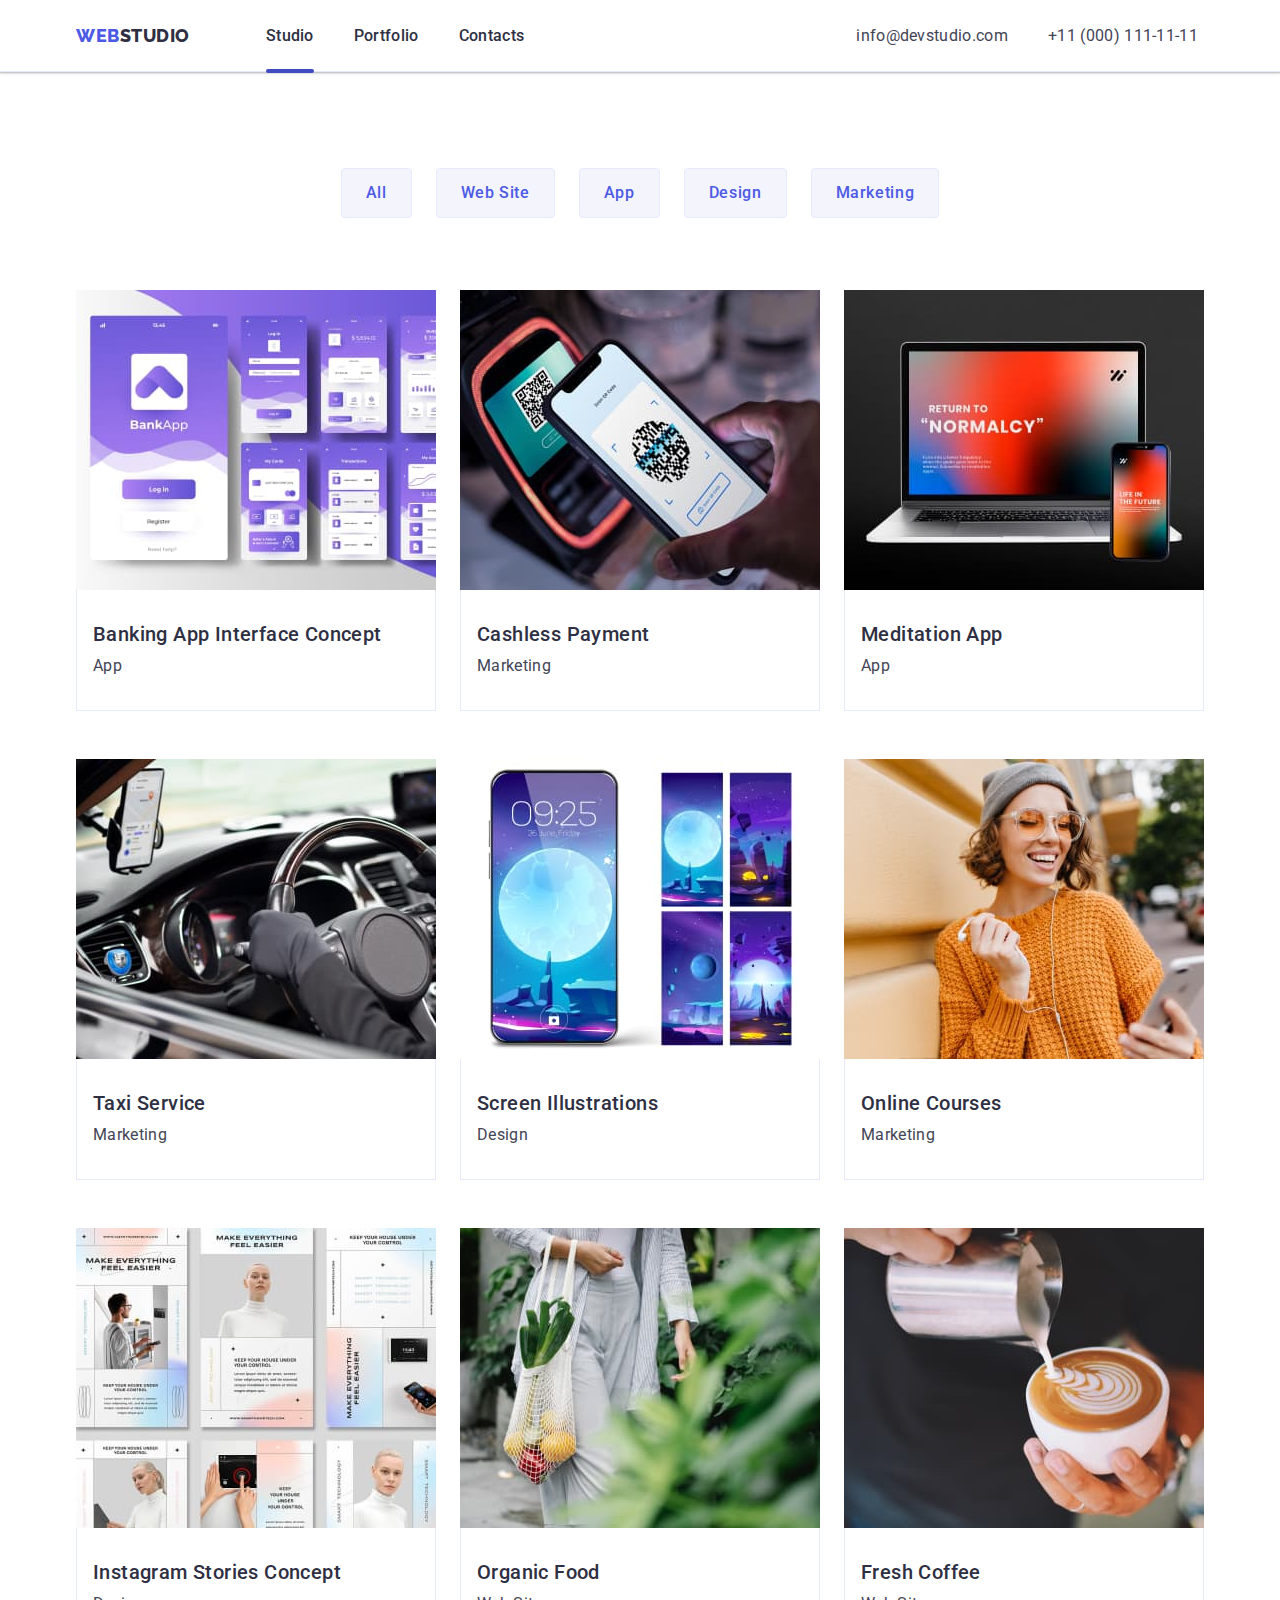
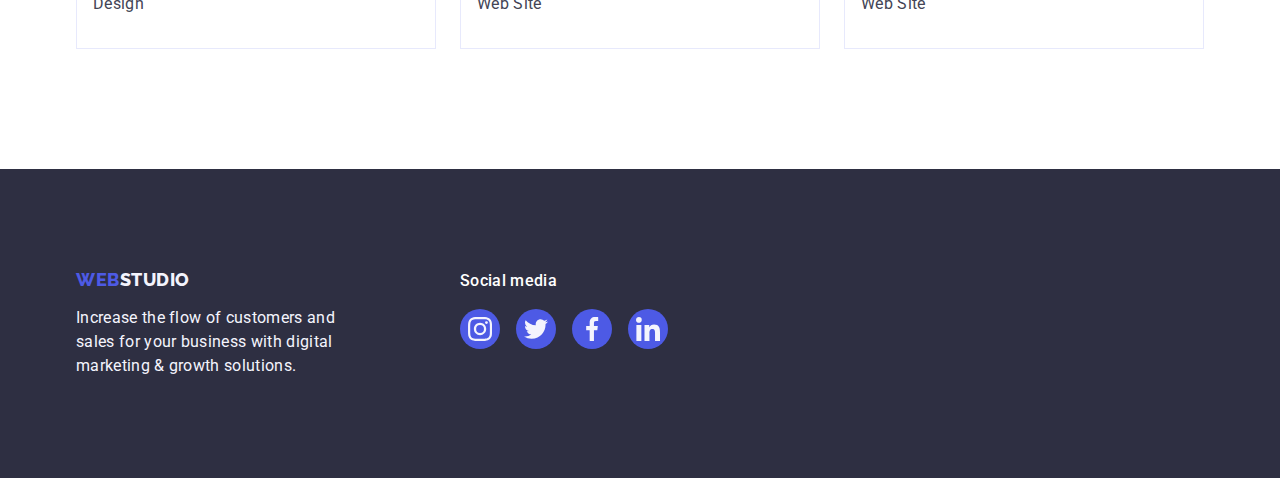
==== commit 7706f8a0: "correction2" ====
--- a/portfolio.html
+++ b/portfolio.html
@@ -34,12 +34,12 @@
           <ul class="list-nav list">
             <!-- <ul >  -->
             <li class="item-nav">
-              <a href="./index.html" class="link-header link">Studio</a>
+              <a href="./index.html" class="link-header link header-activ"
+                >Studio</a
+              >
             </li>
             <li class="item-nav">
-              <a href="./portfolio.html" class="link-header link header-activ"
-                >Portfolio</a
-              >
+              <a href="./portfolio.html" class="link-header link">Portfolio</a>
             </li>
             <li class="item-nav">
               <a href="" class="link-header link">Contacts</a>
@@ -64,7 +64,6 @@
       </div>
       <!-- </div> -->
     </header>
-
     <main>
       <!--!!!!!!!!!!!!!!!!!!!!!!!!!!!!!!!!!!!section works !!!!!!!!!!!!!!!!!!!!!!!!!!!!!!!!!!!!!!!-->
       <section class="works">
--- a/css/styles.css
+++ b/css/styles.css
@@ -628,33 +628,31 @@
   /* margin: 72px; */
   margin-bottom: 72px;
 }
-
+.btn-item {
+}
 .btn {
   padding-top: 12px;
   padding-bottom: 12px;
   padding-left: 24px;
   padding-right: 24px;
 
-  border: 1px solid var(--color-border-hader); /*#e7e9fc; */
   border-radius: 4px;
-
-  color: var(--background-btn-primary); /*#4d5ae5  */
-
-  background-color: var(--color-btn-primari); /* #F4F4FD */
 
   font-family: inherit;
   font-weight: 500;
   font-size: 16px;
   line-height: 1.5;
-  /* align-items: center; */
+
   letter-spacing: 0.04em;
-  /* transition: border 250ms cubic-bezier(0.4, 0, 0.2, 1),
-    color 250ms cubic-bezier(0.4, 0, 0.2, 1),
-    background-color 250ms cubic-bezier(0.4, 0, 0.2, 1),
-    box-shadow 250ms cubic-bezier(0.4, 0, 0.2, 1); */
+
+  border: 1px solid var(--color-border-hader); /*#e7e9fc; */
+  color: var(--background-btn-primary); /*#4d5ae5  */
+  background-color: var(--color-btn-primari); /* #F4F4FD */
+
   transition: border var(--anim-fast), color var(--anim-fast),
     background-color var(--anim-fast), box-shadow var(--anim-fast);
 }
+
 .btn:hover,
 .btn:focus {
   border: 1px solid transparent;
@@ -697,7 +695,12 @@
 }
 
 .works-overlay-txt {
+  position: absolute;
   color: var(--color-btn-primari);
+}
+.works-overlay-txt:hover,
+.works-overlay-txt:focus {
+  transform: translateY(0);
 }
 .works-item:hover .works-overlay {
   transform: translateY(0);
@@ -771,10 +774,10 @@
   width: 408px;
   /* height: 584px; */
   min-height: 576px;
-  /* background-color: var(--color-btn-secondary); */
-  background-color: var(--backgroun-modal);
+  background-color: var(--background-color-btn-close); /*#e7e9fc;*/
   box-shadow: 0px 1px 1px rgba(0, 0, 0, 0.14), 0px 1px 3px rgba(0, 0, 0, 0.12),
     0px 2px 1px rgba(0, 0, 0, 0.2);
+  border: 1px solid rgba(0, 0, 0, 0.1);
   border-radius: 4px;
 }
 .close-modwin-btn {
@@ -797,9 +800,11 @@
   transition: background-color, border var(--anim-fast);
 }
 
-.close-modwin-btn:hover {
+.close-modwin-btn:hover,
+.close-modwin-btn:focus {
   /*background-color: #404bbf; Ocean */
   background-color: var(--background-color-btn-hero-active); /*#404bbf */
+  border: none;
   /* transition: color var(--anim-slow); */
 }
 .close-modwin-icon {
